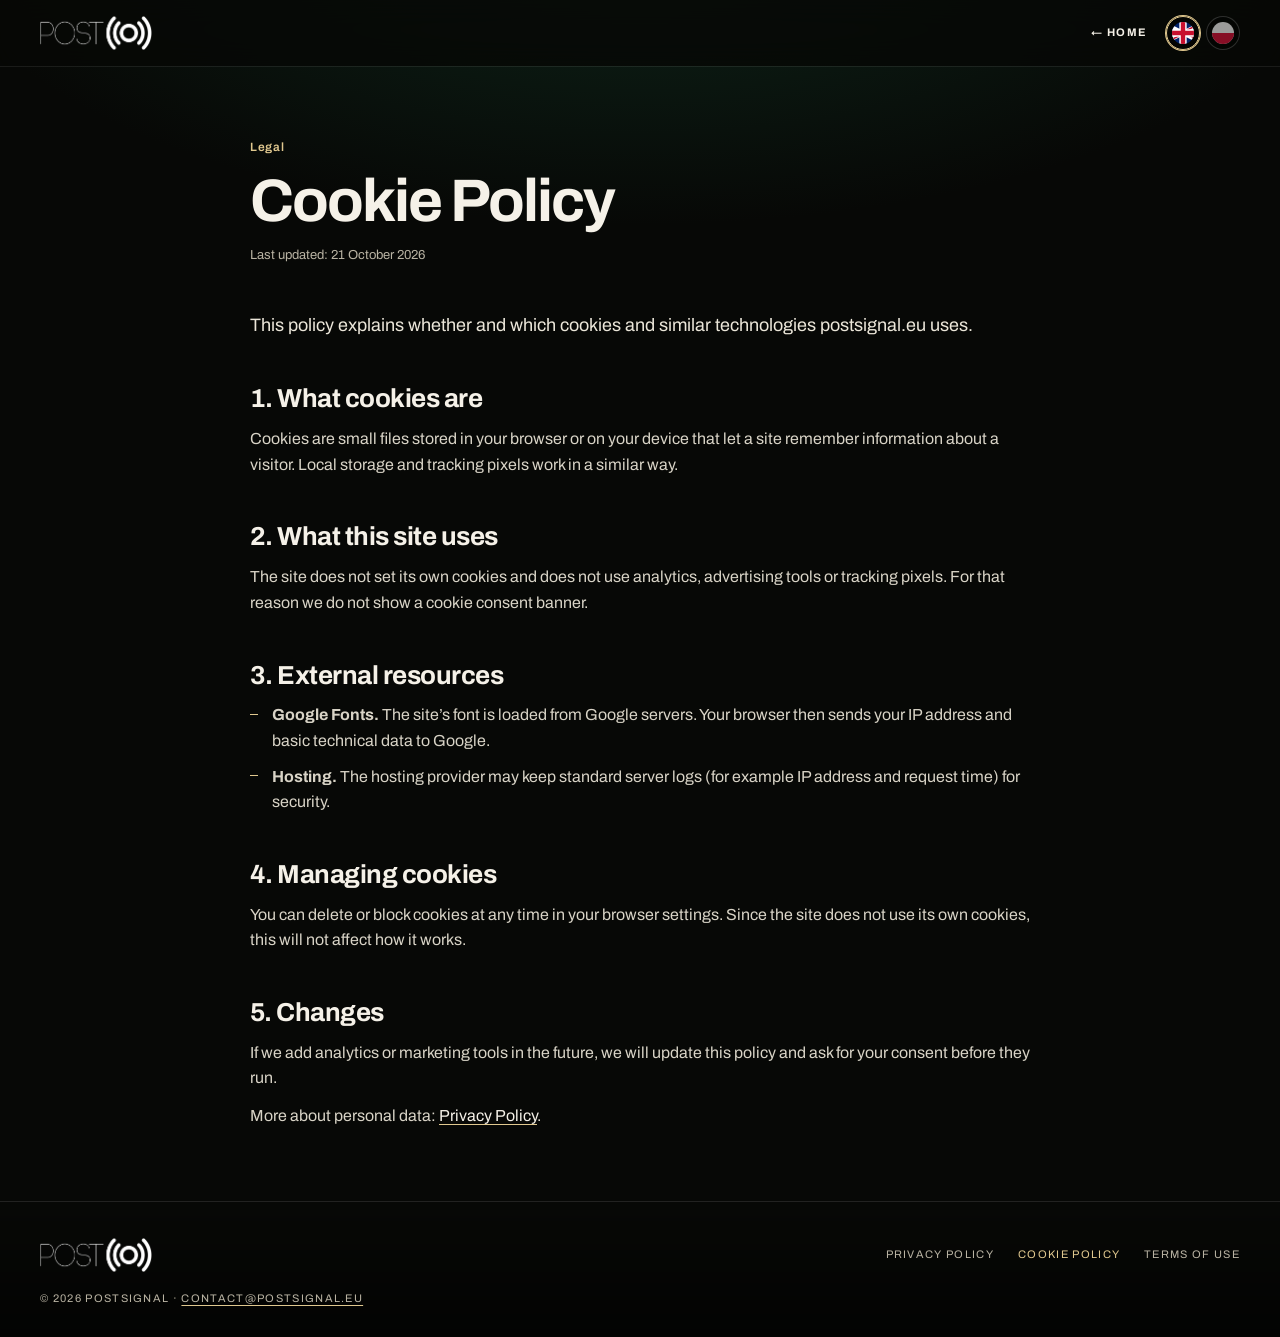
==== cookie-policy/index.html @ 2e556600 "Create index.html" ====
<!DOCTYPE html>
<html lang="en">
<head>
<meta charset="utf-8">
<meta name="viewport" content="width=device-width, initial-scale=1, viewport-fit=cover">
<title>Cookie Policy – PostSignal</title>
<meta name="description" content="Cookie Policy – PostSignal.">
<link rel="canonical" href="https://postsignal.eu/cookie-policy/">
<link rel="alternate" hreflang="en" href="https://postsignal.eu/cookie-policy/">
<link rel="alternate" hreflang="pl" href="https://postsignal.eu/pl/polityka-cookies/">
<meta name="robots" content="index,follow">
<link rel="preconnect" href="https://fonts.googleapis.com"><link rel="preconnect" href="https://fonts.gstatic.com" crossorigin>
<link href="https://fonts.googleapis.com/css2?family=Archivo:wdth,wght@62..125,100..900&display=swap" rel="stylesheet">
<link rel="stylesheet" href="../css/legal.css?v=20261022">
</head>
<body>
<header class="lh">
  <a class="logo" href="../" aria-label="PostSignal"><img src="../assets/img/logo.png" alt="PostSignal"></a>
  <div class="lh-r">
    <a class="back" href="../">← Home</a>
    <div class="lang" role="group" aria-label="Language">
      <a href="./" hreflang="en" lang="en" aria-label="English" title="English" class="on" aria-current="true"><img src="../assets/img/flag-gb.svg" alt="" width="22" height="22"></a>
      <a href="../pl/polityka-cookies/" hreflang="pl" lang="pl" aria-label="Polski" title="Polski"><img src="../assets/img/flag-pl.svg" alt="" width="22" height="22"></a>
    </div>
  </div>
</header>
<main>
  <p class="kicker">Legal</p>
  <h1>Cookie Policy</h1>
  <p class="upd">Last updated: 21 October 2026</p>
  <p class="lead">This policy explains whether and which cookies and similar technologies postsignal.eu uses.</p>
  <h2>1. What cookies are</h2><p>Cookies are small files stored in your browser or on your device that let a site remember information about a visitor. Local storage and tracking pixels work in a similar way.</p><h2>2. What this site uses</h2><p>The site does not set its own cookies and does not use analytics, advertising tools or tracking pixels. For that reason we do not show a cookie consent banner.</p><h2>3. External resources</h2><ul><li><b>Google Fonts.</b> The site’s font is loaded from Google servers. Your browser then sends your IP address and basic technical data to Google.</li><li><b>Hosting.</b> The hosting provider may keep standard server logs (for example IP address and request time) for security.</li></ul><h2>4. Managing cookies</h2><p>You can delete or block cookies at any time in your browser settings. Since the site does not use its own cookies, this will not affect how it works.</p><h2>5. Changes</h2><p>If we add analytics or marketing tools in the future, we will update this policy and ask for your consent before they run.</p><p>More about personal data: <a href="../privacy-policy/">Privacy Policy</a>.</p>
  
</main>
<footer class="lf"><div class="lf-in">
  <a href="../" aria-label="PostSignal"><img src="../assets/img/logo.png" alt="PostSignal"></a>
  <nav aria-label="Legal"><a href="../privacy-policy/">Privacy Policy</a><a href="../cookie-policy/" aria-current="page">Cookie Policy</a><a href="../terms/">Terms of Use</a></nav>
  <small>© 2026 PostSignal · <a href="mailto:contact@postsignal.eu" style="color:inherit">contact@postsignal.eu</a></small>
</div></footer>
</body>
</html>
---- css/legal.css ----
/* Strony prawne: polityka prywatności, cookies, regulamin */
:root{--bg:#070806;--fg:#f5f1e8;--mute:#b9b3a3;--acc:#e0c88f}
*{margin:0;padding:0;box-sizing:border-box}
html{background:var(--bg);-webkit-text-size-adjust:100%}
body{min-height:100vh;display:flex;flex-direction:column;color:var(--fg);font-family:"Archivo",Arial,sans-serif;line-height:1.6;background:radial-gradient(ellipse 80% 50% at 50% -10%,rgba(20,64,44,.55),transparent 70%),var(--bg);background-attachment:fixed}
a{color:var(--fg);text-decoration-color:var(--acc);text-underline-offset:3px}
a:hover{color:var(--acc)}
a:focus-visible,button:focus-visible{outline:2px solid var(--acc);outline-offset:3px;border-radius:4px}
.lh{position:sticky;top:0;z-index:5;display:flex;align-items:center;justify-content:space-between;gap:14px;padding:14px clamp(18px,4vw,40px);background:rgba(7,8,6,.82);-webkit-backdrop-filter:blur(14px);backdrop-filter:blur(14px);box-shadow:0 1px 0 rgba(255,255,255,.08)}
.lh .logo img{display:block;height:34px;width:auto}
.lh-r{display:flex;align-items:center;gap:14px}
.back{font-weight:700;font-size:11px;letter-spacing:.14em;text-transform:uppercase;text-decoration:none;white-space:nowrap;padding:10px 4px}
.lang{display:flex;gap:6px}
.lang a{display:block;width:34px;height:34px;padding:5px;border-radius:50%;background:rgba(0,0,0,.45);border:1px solid rgba(255,255,255,.28);opacity:.6;transition:opacity .25s,border-color .25s}
.lang a img{display:block;width:100%;height:100%;border-radius:50%;object-fit:cover}
.lang a:hover{opacity:1}
.lang a.on{opacity:1;border-color:var(--acc);box-shadow:0 0 0 1px var(--acc)}
main{flex:1;width:min(780px,calc(100% - 40px));margin:0 auto;padding:clamp(40px,8vh,88px) 0 clamp(48px,8vh,96px)}
.kicker{font-weight:600;font-size:12px;letter-spacing:.06em;color:var(--acc);margin-bottom:14px}
h1{font-weight:700;font-size:clamp(34px,7vw,60px);line-height:1;letter-spacing:-.035em;margin-bottom:14px}
.upd{color:var(--mute);font-size:13px;margin-bottom:clamp(28px,5vh,48px)}
.lead{font-size:clamp(16px,1.5vw,18px);color:#ebe6d9;margin-bottom:8px}
h2{font-weight:700;font-size:clamp(20px,2.6vw,26px);letter-spacing:-.02em;line-height:1.15;margin:clamp(30px,5vh,46px) 0 12px}
p,li{font-size:16px;color:#d8d3c6}
p+p{margin-top:12px}
ul{margin:10px 0 0;padding-left:0;list-style:none;display:grid;gap:10px}
li{position:relative;padding-left:22px}
li::before{content:"";position:absolute;left:0;top:.72em;width:8px;height:1px;background:var(--acc)}
.ph{background:rgba(224,200,143,.18);color:var(--acc);border-radius:4px;padding:1px 6px;font-size:.94em;white-space:normal}
.note{margin-top:clamp(30px,5vh,48px);padding:16px 18px;border:1px solid rgba(255,255,255,.14);border-radius:12px;background:rgba(6,8,6,.55);font-size:14px;color:var(--mute)}
.lf{margin-top:auto;padding:36px clamp(18px,4vw,40px) calc(30px + env(safe-area-inset-bottom));border-top:1px solid rgba(255,255,255,.12);background:linear-gradient(transparent,rgba(0,0,0,.6))}
.lf-in{width:min(1240px,100%);margin:0 auto;display:flex;flex-wrap:wrap;justify-content:space-between;align-items:center;gap:18px 30px}
.lf img{display:block;height:34px;width:auto}
.lf nav{display:flex;flex-wrap:wrap;gap:6px 24px}
.lf nav a{color:var(--mute);text-decoration:none;font-size:11px;letter-spacing:.12em;text-transform:uppercase;padding:6px 0}
.lf nav a:hover,.lf nav a[aria-current]{color:var(--acc)}
.lf small{width:100%;color:var(--mute);font-size:11px;letter-spacing:.12em;text-transform:uppercase}
@media(max-width:520px){.back{display:none}.lh .logo img{height:30px}}
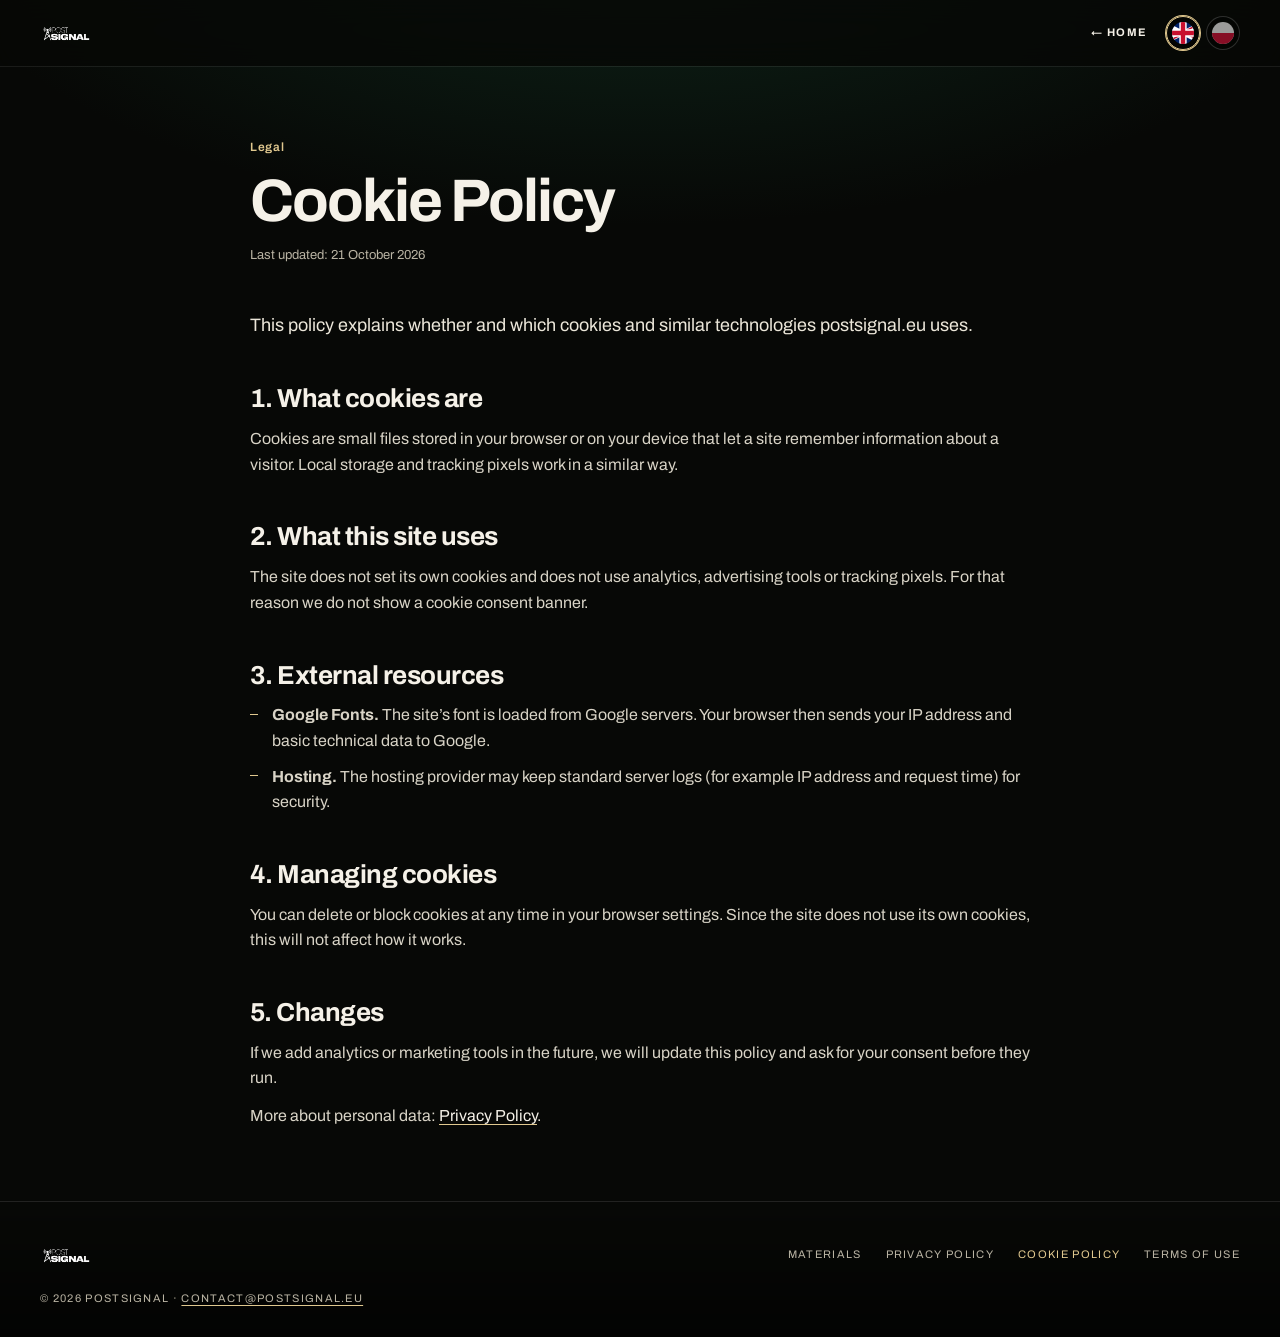
==== commit 58d198e7: "Update index.html" ====
--- a/cookie-policy/index.html
+++ b/cookie-policy/index.html
@@ -34,7 +34,7 @@
 </main>
 <footer class="lf"><div class="lf-in">
   <a href="../" aria-label="PostSignal"><img src="../assets/img/logo.png" alt="PostSignal"></a>
-  <nav aria-label="Legal"><a href="../privacy-policy/">Privacy Policy</a><a href="../cookie-policy/" aria-current="page">Cookie Policy</a><a href="../terms/">Terms of Use</a></nav>
+  <nav aria-label="Footer"><a href="../materials/">Materials</a><a href="../privacy-policy/">Privacy Policy</a><a href="../cookie-policy/" aria-current="page">Cookie Policy</a><a href="../terms/">Terms of Use</a></nav>
   <small>© 2026 PostSignal · <a href="mailto:contact@postsignal.eu" style="color:inherit">contact@postsignal.eu</a></small>
 </div></footer>
 </body>
